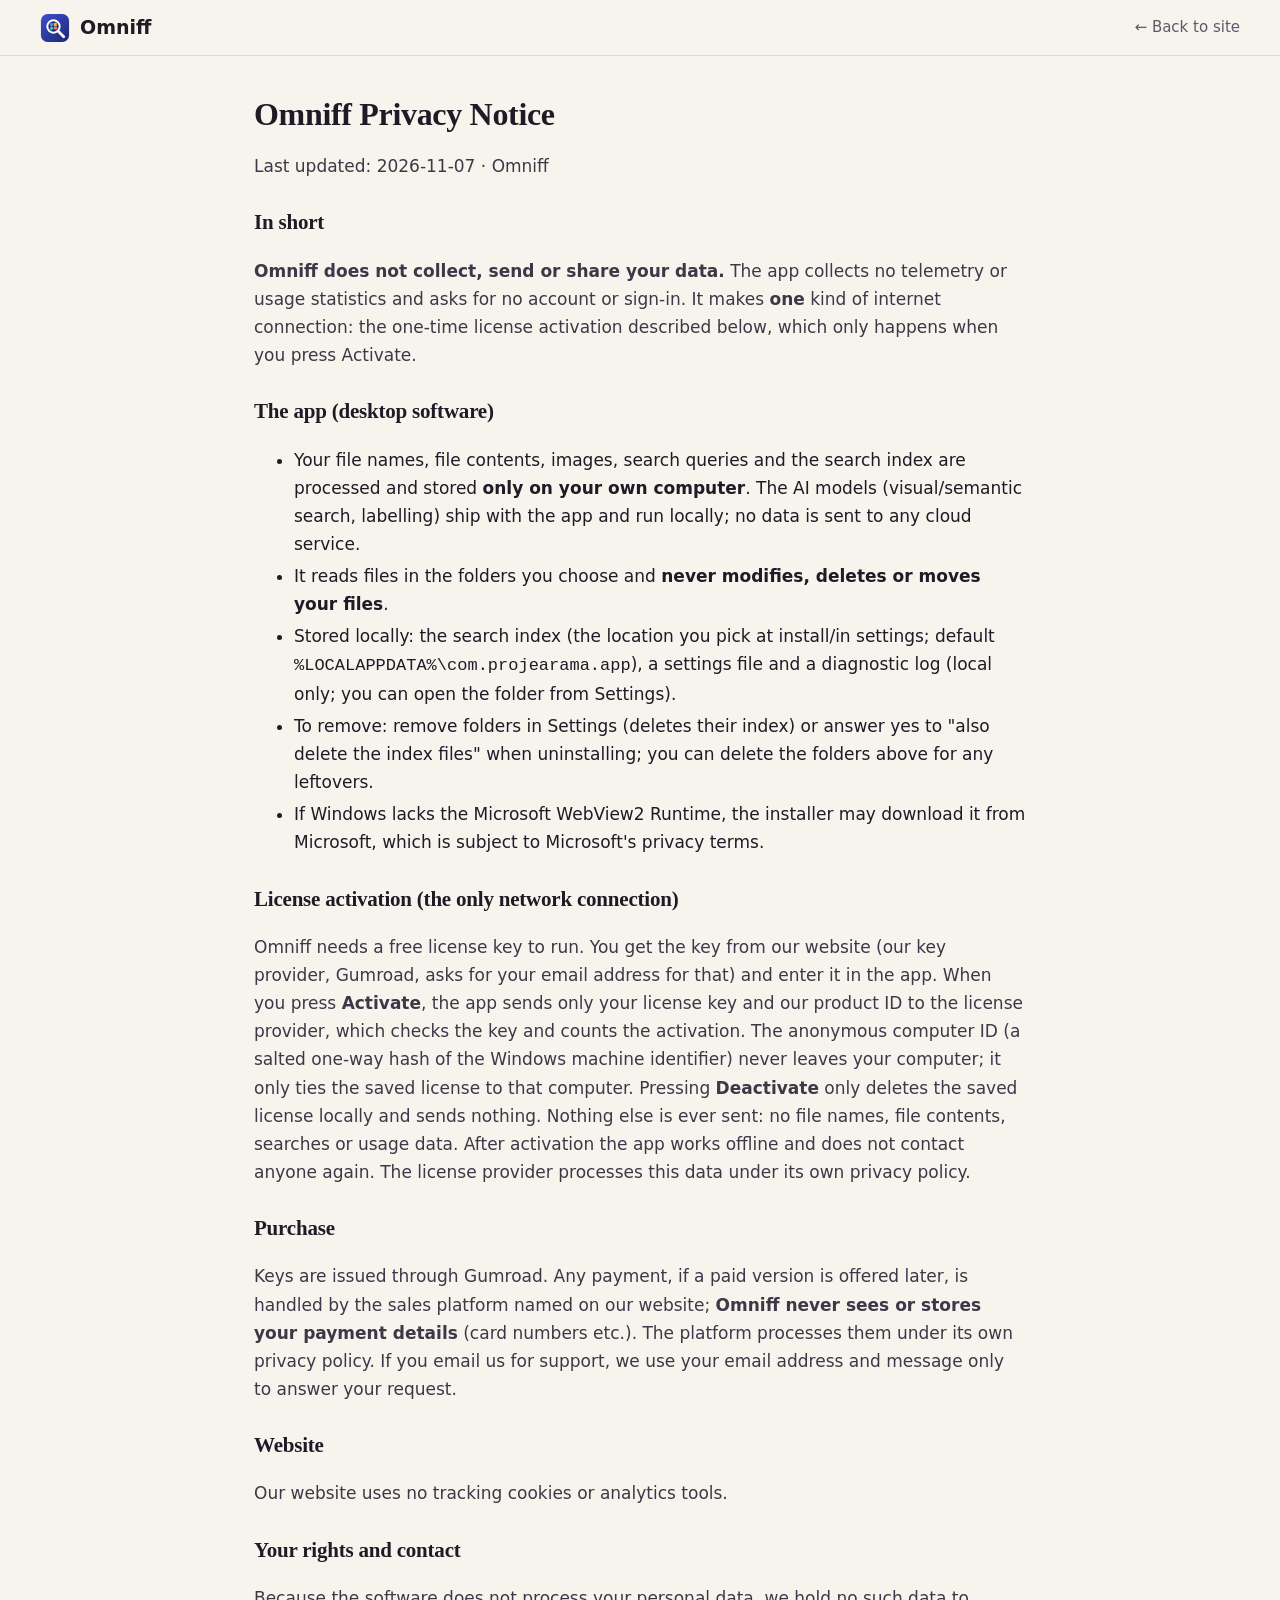
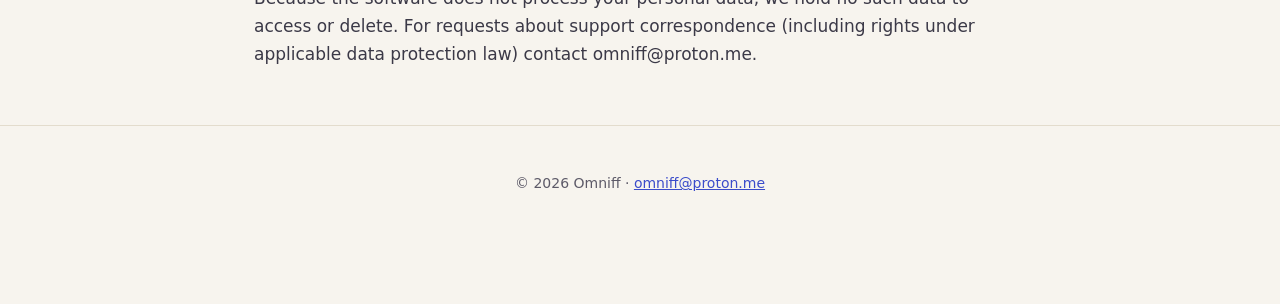
==== privacy.html @ 04677aaa "Add files via upload" ====
<!doctype html><html lang="en"><head><meta charset="utf-8"><meta name="viewport" content="width=device-width, initial-scale=1"><title>Privacy notice — Omniff</title><link rel="stylesheet" href="style.css"></head><body>
<header class="top"><a class="brand" href="index.html"><span class="logo" aria-hidden="true"></span>Omniff</a><nav><a href="index.html">← Back to site</a></nav></header>
<main class="doc"><h1>Omniff Privacy Notice</h1>
<p>Last updated: 2026-11-07 · Omniff</p>
<h2>In short</h2>
<p><strong>Omniff does not collect, send or share your data.</strong> The app collects no telemetry or usage statistics and asks for no account or sign-in. It makes <strong>one</strong> kind of internet connection: the one-time license activation described below, which only happens when you press Activate.</p>
<h2>The app (desktop software)</h2>
<ul>
<li>Your file names, file contents, images, search queries and the search index are processed and stored <strong>only on your own computer</strong>. The AI models (visual/semantic search, labelling) ship with the app and run locally; no data is sent to any cloud service.</li>
<li>It reads files in the folders you choose and <strong>never modifies, deletes or moves your files</strong>.</li>
<li>Stored locally: the search index (the location you pick at install/in settings; default <code>%LOCALAPPDATA%\com.projearama.app</code>), a settings file and a diagnostic log (local only; you can open the folder from Settings).</li>
<li>To remove: remove folders in Settings (deletes their index) or answer yes to "also delete the index files" when uninstalling; you can delete the folders above for any leftovers.</li>
<li>If Windows lacks the Microsoft WebView2 Runtime, the installer may download it from Microsoft, which is subject to Microsoft's privacy terms.</li>
</ul>
<h2>License activation (the only network connection)</h2>
<p>Omniff needs a free license key to run. You get the key from our website (our key provider, Gumroad, asks for your email address for that) and enter it in the app. When you press <strong>Activate</strong>, the app sends only your license key and our product ID to the license provider, which checks the key and counts the activation. The anonymous computer ID (a salted one-way hash of the Windows machine identifier) never leaves your computer; it only ties the saved license to that computer. Pressing <strong>Deactivate</strong> only deletes the saved license locally and sends nothing. Nothing else is ever sent: no file names, file contents, searches or usage data. After activation the app works offline and does not contact anyone again. The license provider processes this data under its own privacy policy.</p>
<h2>Purchase</h2>
<p>Keys are issued through Gumroad. Any payment, if a paid version is offered later, is handled by the sales platform named on our website; <strong>Omniff never sees or stores your payment details</strong> (card numbers etc.). The platform processes them under its own privacy policy. If you email us for support, we use your email address and message only to answer your request.</p>
<h2>Website</h2>
<p>Our website uses no tracking cookies or analytics tools.</p>
<h2>Your rights and contact</h2>
<p>Because the software does not process your personal data, we hold no such data to access or delete. For requests about support correspondence (including rights under applicable data protection law) contact omniff@proton.me.</p></main>
<footer><p>© 2026 Omniff · <a href="mailto:omniff@proton.me">omniff@proton.me</a></p></footer>
</body></html>
---- style.css ----
/* Omniff sitesi: açık, sıcak "kâğıt" teması; indigo + amber vurgu (logodan). Uygulama pencereleri koyu kalır (gerçek arayüz). */
:root{--bg:#f7f4ee;--surf:#fffdf8;--surf2:#f0ebe0;--line:#e3dccd;--text:#1d1b26;--mute:#5d5a68;--acc:#3b4cca;--acc2:#1e2a78;--warm:#e89a0c;--ok:#157a3d;--bad:#b3392b;--dark:#14161c}
*{box-sizing:border-box}html{scroll-behavior:smooth}
body{margin:0;background:var(--bg);color:var(--text);font:17px/1.65 "Segoe UI Variable","Segoe UI",system-ui,-apple-system,sans-serif;-webkit-font-smoothing:antialiased}
a{color:var(--acc)}h1,h2,h3{line-height:1.18;margin:0;letter-spacing:-.01em}
h1,h2{font-family:"Iowan Old Style","Palatino Linotype",Palatino,Georgia,"Times New Roman",serif;font-weight:700}
.top{position:sticky;top:0;z-index:20;display:flex;justify-content:space-between;align-items:center;padding:12px clamp(16px,4vw,40px);background:rgba(247,244,238,.92);backdrop-filter:blur(8px);border-bottom:1px solid var(--line)}
.brand{display:flex;align-items:center;gap:10px;font-weight:700;font-size:19px;color:var(--text)!important;text-decoration:none}
.logo{width:30px;height:30px;flex:none;background:url(img/logo.svg) center/contain no-repeat}
.top nav{display:flex;gap:22px;align-items:center}.top nav a:not(.btn){color:var(--mute);text-decoration:none;font-size:15px}.top nav a:not(.btn):hover{color:var(--text)}
.btn{display:inline-block;background:var(--acc);color:#fff!important;text-decoration:none;padding:11px 24px;border-radius:10px;font-weight:600;box-shadow:0 2px 0 var(--acc2);transition:transform .12s,box-shadow .12s}
.btn:hover{transform:translateY(-1px);box-shadow:0 4px 0 var(--acc2)}
.btn.small{padding:7px 16px;font-size:14px}.btn.big{padding:14px 30px;font-size:18px}.btn.wide{display:block;text-align:center}
.btn.ghost{background:transparent;border:2px solid var(--text);box-shadow:none;color:var(--text)!important}.btn.ghost:hover{background:var(--text);color:var(--bg)!important;transform:none;box-shadow:none}
section{max-width:1100px;margin:0 auto;padding:80px clamp(16px,4vw,32px)}
h2{font-size:clamp(28px,3.6vw,40px);margin-bottom:22px}h3{font-size:19px;margin-bottom:8px}
.sub{color:var(--mute);margin:-8px 0 26px}.center{text-align:center}
/* hero: iki sütun, sola yaslı */
.hero{display:grid;grid-template-columns:1.02fr 1fr;gap:clamp(24px,5vw,60px);align-items:center;padding-top:72px;padding-bottom:64px}
.hero-copy{text-align:left}
.eyebrow{display:inline-block;color:var(--acc);font-size:13px;letter-spacing:.09em;text-transform:uppercase;margin:0 0 14px;font-weight:700}
h1{font-size:clamp(36px,5vw,58px);margin-bottom:18px}
h1 em{font-style:italic;color:var(--acc)}
.lead{font-size:clamp(17px,1.8vw,20px);color:var(--mute);max-width:560px;margin:0 0 26px}
.lead .soft{font-style:normal;color:var(--text);background:linear-gradient(transparent 62%,rgba(232,154,12,.35) 62%)}
.cta{display:flex;flex-wrap:wrap;gap:14px;margin:0 0 20px}
.price-chip{display:inline-block;margin:0 0 18px;padding:7px 16px;border:1px dashed #cdb98c;background:#fbf1d9;border-radius:8px;color:#5b4a1d;font-size:15px}
.price-chip strong{color:#8a5a00}
.trust{list-style:none;display:flex;flex-wrap:wrap;gap:8px 22px;padding:0;margin:0;color:var(--mute);font-size:14.5px}
.trust li::before{content:"✓ ";color:var(--ok);font-weight:700}
@media(max-width:900px){.hero{grid-template-columns:1fr}.hero-shot{order:2}}
/* uygulama pencereleri (koyu) */
.frame{border:1px solid #2b2f3a;border-radius:12px;background:var(--dark);box-shadow:0 18px 40px rgba(40,30,10,.25);overflow:hidden}
.frame img{display:block;width:100%;height:auto}
.chrome{display:flex;gap:6px;padding:9px 12px;background:#0e1015;border-bottom:1px solid #2b2f3a}.chrome i{width:10px;height:10px;border-radius:50%;background:#3a3f4d}
.hero-shot{margin:0}
/* sayılar */
.stats{display:grid;grid-template-columns:repeat(auto-fit,minmax(200px,1fr));gap:1px;background:var(--line);border:1px solid var(--line);border-radius:14px;overflow:hidden;padding:0;max-width:1000px;margin-top:10px;margin-bottom:0}
.stats>div{background:var(--surf);padding:26px 22px;text-align:center}
.stats strong{display:block;font-family:Georgia,serif;font-size:36px;color:var(--acc)}
.stats span{color:var(--mute);font-size:14.5px}
.stats .foot{grid-column:1/-1;background:var(--surf2);margin:0;padding:10px;text-align:center;color:#7a7668;font-size:12.5px}
/* kartlar */
.feel{text-align:left}.feel .sub{max-width:640px}
.moments{display:grid;grid-template-columns:repeat(auto-fit,minmax(235px,1fr));gap:16px;margin-top:30px}
.moments article{background:var(--surf);border:1px solid var(--line);border-radius:12px;padding:24px;box-shadow:0 1px 0 var(--line)}
.moments .emo{display:block;font-size:30px;margin-bottom:12px}.moments p{margin:0;color:var(--mute);font-size:15.5px}
.turn{margin:38px 0 0;max-width:640px;font-family:Georgia,serif;font-size:clamp(20px,2.4vw,26px);line-height:1.4}.turn strong{color:var(--acc)}
/* canlı örnek (uygulama penceresi: koyu) */
.demo-sec{text-align:center}
.demo{max-width:720px;margin:0 auto;text-align:left;background:#1b1e26;border:1px solid #2b3040;border-radius:14px;box-shadow:0 18px 40px rgba(40,30,10,.25);overflow:hidden;color:#fff}
.demo-bar{display:flex;align-items:center;gap:12px;padding:16px 20px;font-size:20px;min-height:62px}
.demo-bar .mag{color:#8b93a7;font-size:22px}.demo-bar .q{color:#fff}
.caret{width:2px;height:24px;background:#fff;animation:blink 1s steps(2) infinite}@keyframes blink{50%{opacity:0}}
.demo-tabs{display:flex;flex-wrap:wrap;gap:6px;padding:0 16px 10px}
.demo-tabs span{padding:4px 11px;border-radius:7px;font-size:13px;color:#8b93a7}.demo-tabs span.on{background:rgba(129,140,248,.28);color:#e0e4ff}
.demo-res{list-style:none;margin:0;padding:6px 0;min-height:230px;border-top:1px solid #2b3040}
.demo-res li{display:flex;align-items:center;gap:12px;padding:9px 20px;opacity:0;transform:translateY(4px);animation:rise .35s forwards}
@keyframes rise{to{opacity:1;transform:none}}
.demo-res .nm{color:#fff;font-size:15.5px}.demo-res .pt{color:#7f879a;font-size:12.5px}
.demo-res .badge{margin-left:auto;font-size:10px;letter-spacing:.05em;text-transform:uppercase;background:#2c3140;color:#aab1c2;padding:3px 8px;border-radius:6px}
.demo-res .th{width:38px;height:38px;border-radius:7px;flex:none}.demo-res .tg{color:#9aa7ff;font-size:12px}
.demo-note{padding:8px 20px 12px;color:#6c7488;font-size:12px;border-top:1px solid #2b3040}
.rec-title{text-align:center;margin:48px 0 16px;font-size:20px}.frame.rec{max-width:720px;margin:0 auto}.fine{font-size:13.5px;color:var(--mute)}
/* kazanımlar */
.gives h2{text-align:left}
.trio{display:grid;grid-template-columns:repeat(auto-fit,minmax(240px,1fr));gap:16px}
.trio article{background:var(--surf);border:1px solid var(--line);border-left:4px solid var(--warm);border-radius:10px;padding:26px}
.trio b{display:block;font-family:Georgia,serif;font-size:28px;margin-bottom:6px;color:var(--acc2)}
.trio p{margin:0;color:var(--mute)}
/* özellikler */
.bento{display:grid;grid-template-columns:repeat(3,1fr);gap:16px;margin-top:26px}
.bento article{background:var(--surf);border:1px solid var(--line);border-radius:12px;padding:24px}
.bento article.wide{grid-column:span 2}
.bento p{margin:0;color:var(--mute);font-size:15.5px}
.tag{display:inline-block;font-size:11.5px;letter-spacing:.08em;text-transform:uppercase;color:var(--acc2);background:#e7eaff;padding:3px 10px;border-radius:6px;margin-bottom:12px;font-weight:700}
@media(max-width:860px){.bento{grid-template-columns:1fr}.bento article.wide{grid-column:auto}}
.split{display:grid;grid-template-columns:1fr 1.2fr;gap:40px;align-items:center;margin:56px 0 0}
.split.rev{grid-template-columns:1.2fr 1fr}.split p{color:var(--mute)}
@media(max-width:820px){.split,.split.rev{grid-template-columns:1fr}.split.rev .frame{order:2}}
.ticks,.crosses{list-style:none;padding:0;margin:14px 0 0}
.ticks li,.crosses li{position:relative;padding-left:26px;margin:9px 0;color:var(--mute);font-size:16px}
.ticks li::before{content:"✓";position:absolute;left:0;color:var(--ok);font-weight:700}
.crosses li::before{content:"✕";position:absolute;left:0;color:var(--bad);font-weight:700}
/* adımlar */
.steps{list-style:none;padding:0;margin:0;display:grid;gap:14px}
.steps li{display:flex;gap:18px;align-items:flex-start;background:var(--surf);border:1px solid var(--line);border-radius:12px;padding:22px}
.steps b{flex:none;width:40px;height:40px;border-radius:10px;display:grid;place-items:center;background:var(--acc);color:#fff;font-family:Georgia,serif;font-size:20px}
.steps p{margin:0;color:var(--mute)}
/* fiyat karşılaştırması */
.priceval{text-align:center}.priceval h2{margin-bottom:30px}
.compare{display:grid;grid-template-columns:1fr 1fr;gap:16px;max-width:760px;margin:0 auto}
.compare>div{border-radius:12px;padding:28px 22px;border:1px solid var(--line);background:var(--surf)}
.compare .who{margin:0 0 6px;color:var(--mute);font-size:14.5px}
.compare .amt{margin:0;font-family:Georgia,serif;font-size:44px;font-weight:700;letter-spacing:-.02em}
.compare .amt sup{font-size:16px;color:var(--mute);font-weight:400}
.compare .note{margin:8px 0 0;color:var(--mute);font-size:14px}
.compare .them .amt{color:#8a8574}
.compare .us{background:var(--acc2);border-color:var(--acc2);color:#fff;box-shadow:0 14px 30px rgba(30,42,120,.3)}
.compare .us .who,.compare .us .note{color:#cfd5ff}.compare .us .amt{color:#ffd37a}
.compare.one{grid-template-columns:1fr;max-width:420px}
.why{max-width:700px;margin:34px auto 0;text-align:left}.why p{color:var(--mute)}
@media(max-width:620px){.compare{grid-template-columns:1fr}}
/* gizlilik */
.privacy{display:grid;grid-template-columns:1.3fr 1fr;gap:34px;align-items:center;background:var(--surf2);border:1px solid var(--line);border-radius:16px;margin:20px auto;padding:44px clamp(20px,4vw,48px)}
.privacy p{color:var(--mute)}.try{color:var(--text)!important;background:var(--surf);border-left:4px solid var(--ok);padding:11px 15px;border-radius:6px}
.facts{list-style:none;padding:0;margin:0;display:grid;gap:12px}
.facts li{background:var(--surf);border:1px solid var(--line);border-radius:10px;padding:15px 20px}
.facts strong{display:block;font-family:Georgia,serif;font-size:24px;color:var(--ok)}.facts span{color:var(--mute);font-size:14px}
@media(max-width:820px){.privacy{grid-template-columns:1fr}}
.two{display:grid;grid-template-columns:1fr 1fr;gap:20px}.two>div{background:var(--surf);border:1px solid var(--line);border-radius:12px;padding:24px}
@media(max-width:700px){.two{grid-template-columns:1fr}}
/* sss */
.faq{max-width:820px}
details{background:var(--surf);border:1px solid var(--line);border-radius:10px;padding:15px 20px;margin:10px 0}
summary{cursor:pointer;font-weight:600}details p{color:var(--mute);margin:10px 0 0;font-size:16px}
details[open]{border-color:var(--acc)}
/* satın alma */
.buy{text-align:center}
.price-card{max-width:480px;margin:0 auto;background:var(--surf);border:2px solid var(--acc2);border-radius:16px;padding:42px 34px;box-shadow:0 18px 40px rgba(30,42,120,.18)}
.price-card h2{font-size:56px;margin-bottom:6px;color:var(--acc2)}.price-card h2 small{font-size:18px;color:var(--mute);font-weight:400;font-family:"Segoe UI",system-ui,sans-serif}
.price-card .ticks{text-align:left;display:inline-block;margin:8px 0 26px}.hint{color:var(--mute);font-size:14px}
footer{border-top:1px solid var(--line);padding:32px 24px 96px;text-align:center;color:var(--mute);font-size:14px}footer .small{font-size:12px}
.sticky-buy{display:none}
@media(max-width:700px){.top nav a:not(.btn){display:none}.sticky-buy{display:block;position:fixed;left:12px;right:12px;bottom:12px;z-index:30;text-align:center;background:var(--acc);color:#fff;text-decoration:none;font-weight:700;padding:14px;border-radius:12px;box-shadow:0 10px 24px rgba(0,0,0,.3)}}
/* yasal sayfalar */
.doc{max-width:820px;margin:0 auto;padding:40px 24px}.doc h1{font-size:32px}.doc h2{font-size:21px;margin-top:30px}.doc li{margin:4px 0}.doc p{color:#3b3947}
.reveal{opacity:0;transform:translateY(14px);transition:opacity .6s,transform .6s}.reveal.in{opacity:1;transform:none}
@media(prefers-reduced-motion:reduce){*{animation:none!important;transition:none!important}.reveal{opacity:1;transform:none}.demo-res li{opacity:1;transform:none}html{scroll-behavior:auto}}
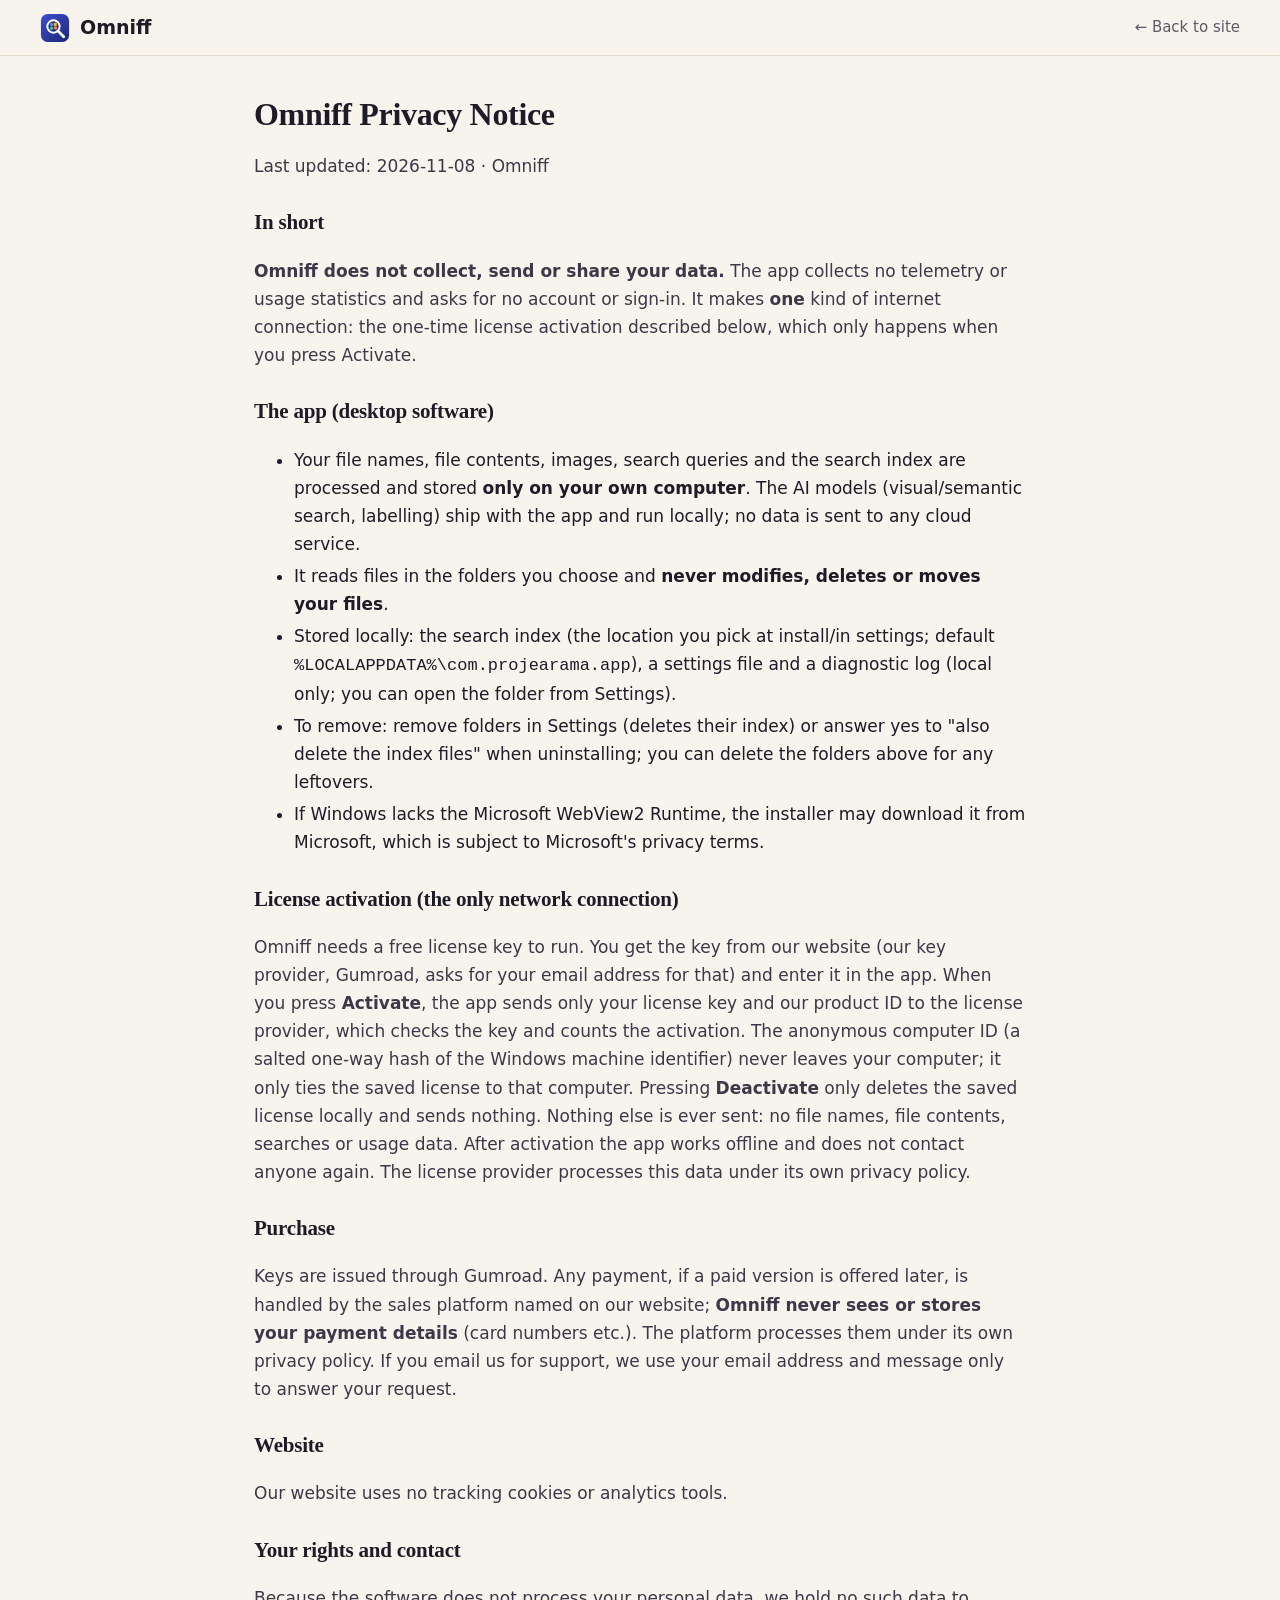
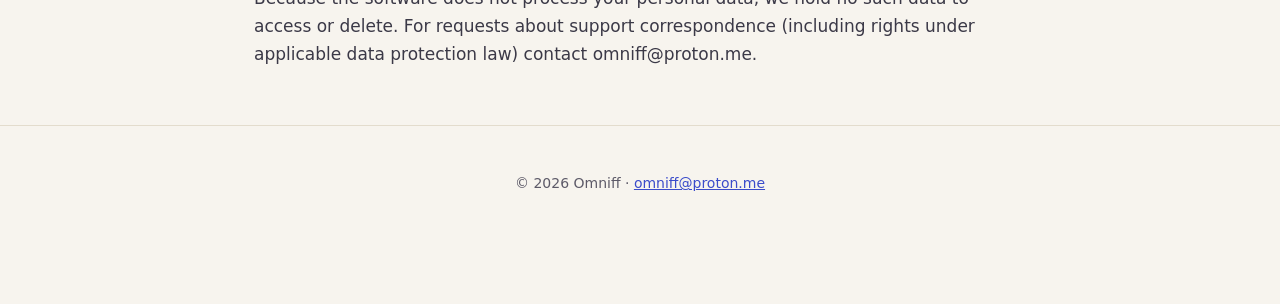
==== commit 93ef78b7: "Add files via upload" ====
--- a/privacy.html
+++ b/privacy.html
@@ -1,7 +1,7 @@
 <!doctype html><html lang="en"><head><meta charset="utf-8"><meta name="viewport" content="width=device-width, initial-scale=1"><title>Privacy notice — Omniff</title><link rel="stylesheet" href="style.css"></head><body>
 <header class="top"><a class="brand" href="index.html"><span class="logo" aria-hidden="true"></span>Omniff</a><nav><a href="index.html">← Back to site</a></nav></header>
 <main class="doc"><h1>Omniff Privacy Notice</h1>
-<p>Last updated: 2026-11-07 · Omniff</p>
+<p>Last updated: 2026-11-08 · Omniff</p>
 <h2>In short</h2>
 <p><strong>Omniff does not collect, send or share your data.</strong> The app collects no telemetry or usage statistics and asks for no account or sign-in. It makes <strong>one</strong> kind of internet connection: the one-time license activation described below, which only happens when you press Activate.</p>
 <h2>The app (desktop software)</h2>
